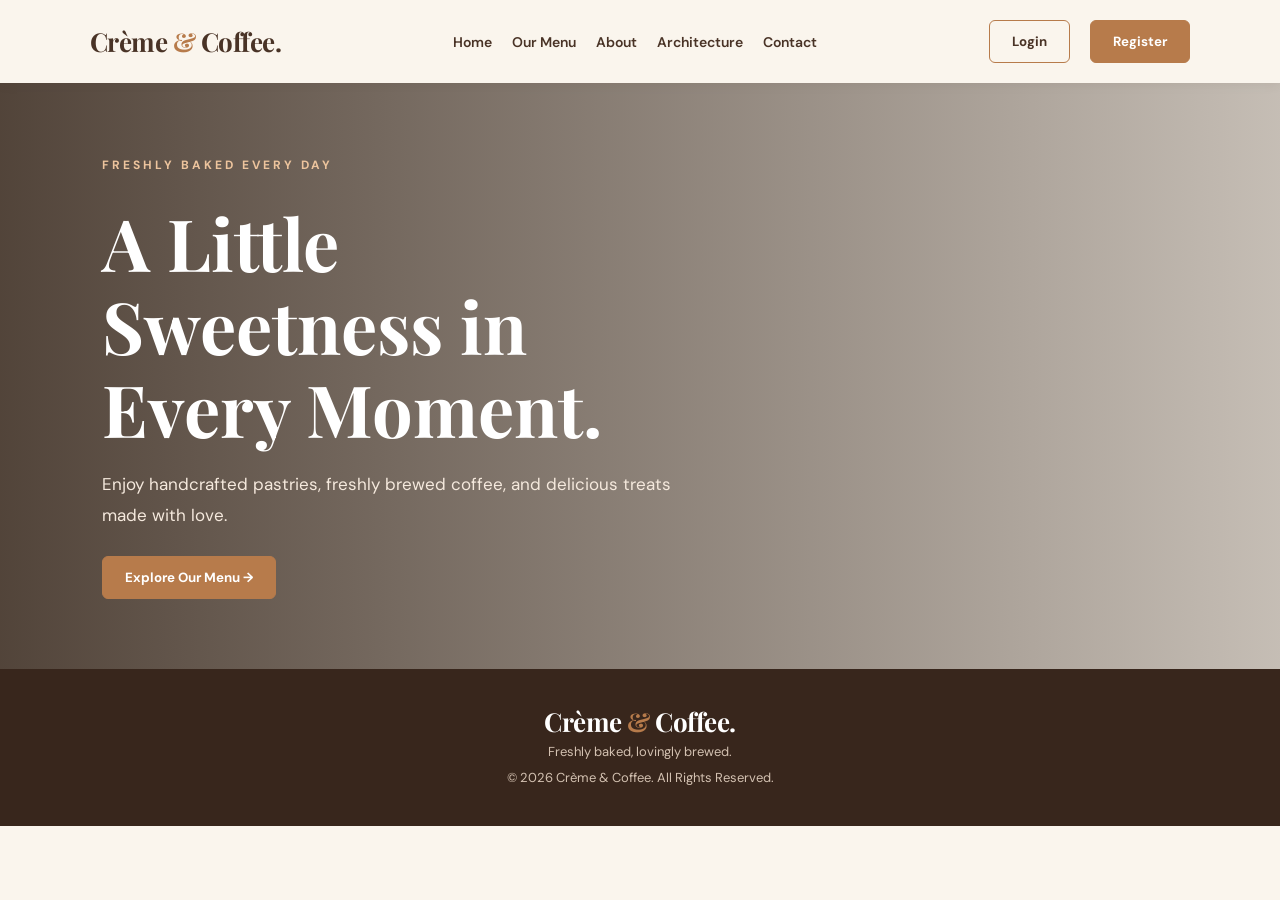
==== index.html @ 1f139789 "Organize architecture, deploy-ready root structure, system architecture diagram, and project report" ====
<!DOCTYPE html>
<html lang="en">
<head>
    <meta charset="UTF-8">
    <meta name="viewport" content="width=device-width, initial-scale=1.0">
    <title>Crème & Coffee | Artisan Bakery</title>
    <link rel="stylesheet" href="css/style.css">
    <link href="https://fonts.googleapis.com/css2?family=DM+Sans:wght@400;500;600;700&family=Playfair+Display:wght@500;600;700&display=swap" rel="stylesheet">
</head>
<body>

<header>
    <a class="logo" href="#" onclick="showPage('home')">
        Crème <span>&</span> Coffee.
    </a>

    <nav>
        <a href="#" onclick="showPage('home')">Home</a>
        <a href="#" onclick="showPage('menu')">Our Menu</a>
        <a href="#" onclick="showPage('about')">About</a>
        <a href="#" onclick="showPage('architecture')">Architecture</a>
        <a href="#" onclick="showPage('contact')">Contact</a>
    </nav>

    <div class="header-actions" id="headerActions">
        <button class="outline-btn" onclick="showPage('login')">Login</button>
        <button class="main-btn" onclick="showPage('register')">Register</button>
    </div>
</header>

<main>

<!-- HOME -->
<section id="home" class="page hero">
    <div class="hero-content">
        <span class="eyebrow">FRESHLY BAKED EVERY DAY</span>
        <h1>A Little Sweetness in Every Moment.</h1>
        <p>
            Enjoy handcrafted pastries, freshly brewed coffee,
            and delicious treats made with love.
        </p>
        <button class="main-btn" onclick="showPage('menu')">
            Explore Our Menu →
        </button>
    </div>
</section>

<!-- MENU -->
<section id="menu" class="page hidden">
    <div class="section-title">
        <span>OUR SPECIALTIES</span>
        <h2>Fresh from Our Kitchen</h2>
        <p>Handcrafted pastries, artisan coffees, and delectable cakes baked fresh daily.</p>
    </div>

    <!-- ARRANGED MENU CONTROLS: SEARCH, CATEGORY TABS & SORTING -->
    <div class="menu-controls">
        <div class="search-box">
            <input type="search" id="searchProduct"
                placeholder="Search coffee, pastries, cakes..."
                oninput="handleSearch()">
        </div>

        <div class="filter-sort-bar">
            <!-- Dynamic Category Filter Tabs -->
            <div class="category-tabs" id="categoryTabs">
                <button class="category-btn active" onclick="filterCategory('all')">All Items</button>
            </div>

            <!-- Sort Selection -->
            <div class="sort-box">
                <label for="sortProducts" class="sort-label">Sort by:</label>
                <select id="sortProducts" onchange="handleSort(this.value)">
                    <option value="featured">Featured / Category View</option>
                    <option value="price-asc">Price: Low to High</option>
                    <option value="price-desc">Price: High to Low</option>
                    <option value="name-asc">Name: A to Z</option>
                    <option value="name-desc">Name: Z to A</option>
                </select>
            </div>
        </div>
    </div>

    <!-- PRODUCT DISPLAY GRID / CATEGORY SECTIONS -->
    <div class="product-grid" id="productGrid"></div>
</section>

<!-- ABOUT -->
<section id="about" class="page hidden">
    <div class="section-title">
        <span>OUR STORY</span>
        <h2>Made with Love, Baked with Passion.</h2>
        <p>
            At Crème & Coffee, every cup of coffee and every pastry
            is prepared to make your day special.
        </p>
    </div>
</section>

<!-- CONTACT -->
<section id="contact" class="page hidden contact">
    <span class="eyebrow">COME SAY HELLO</span>
    <h2>Your Table is Waiting.</h2>
    <p>Location: Hilongos, Leyte, Philippines</p>
    <p>Email: hello@cremeandcoffee.com</p>
</section>

<!-- ARCHITECTURE -->
<section id="architecture" class="page hidden">
    <div class="section-title">
        <span>HOW IT WORKS</span>
        <h2>System Architecture</h2>
        <p>Every action passes through the application logic, which checks who you are before touching any data.</p>
    </div>
    <div id="archLayers" class="arch"></div>
    <h3 class="arch-heading">Roles</h3>
    <div id="archRoles" class="arch-roles"></div>
    <p id="archNote" class="arch-note"></p>
</section>

<!-- LOGIN -->
<section id="login" class="page hidden auth-section">
    <div class="auth-card">
        <h2>Welcome Back!</h2>
        <p>Login to your Crème & Coffee account.</p>

        <form id="loginForm">
            <label for="loginEmail">Email Address</label>
            <input type="email" id="loginEmail" required>

            <label for="loginPassword">Password</label>
            <input type="password" id="loginPassword" required>

            <button class="main-btn full-btn">Login</button>
        </form>

        <p>Don't have an account?
            <a href="#" onclick="showPage('register')">Register here</a>
        </p>
    </div>
</section>

<!-- REGISTRATION -->
<section id="register" class="page hidden auth-section">
    <div class="auth-card">
        <h2>Create Account</h2>
        <p>Join our coffee-loving community!</p>

        <form id="registerForm">
            <label for="regName">Full Name</label>
            <input type="text" id="regName" required>

            <label for="regEmail">Email Address</label>
            <input type="email" id="regEmail" required>

            <label for="regPassword">Password</label>
            <input type="password" id="regPassword" minlength="8" required>

            <label for="regConfirm">Confirm Password</label>
            <input type="password" id="regConfirm" minlength="8" required>

            <button class="main-btn full-btn">Create Account</button>
        </form>

        <p>Already have an account?
            <a href="#" onclick="showPage('login')">Login here</a>
        </p>
    </div>
</section>

<!-- USER DASHBOARD -->
<section id="userDashboard" class="page hidden dashboard">
    <div class="dashboard-heading">
        <div>
            <span class="eyebrow">CUSTOMER ACCOUNT</span>
            <h2>Welcome, <span id="userName"></span>!</h2>
        </div>
        <button class="outline-btn" onclick="logout()">Logout</button>
    </div>

    <div class="stats-grid">
        <div class="stat-card">
            <h3>My Cart</h3>
            <p id="cartCount">0</p>
        </div>
        <div class="stat-card">
            <h3>Account Status</h3>
            <p>Active</p>
        </div>
    </div>

    <h3>My Shopping Cart</h3>
    <div id="cartItems"></div>
    <h3 id="cartTotal">Total: ₱0.00</h3>
    <button class="main-btn" onclick="checkout()">Place Order</button>

    <h3 class="dashboard-subtitle">My Orders</h3>
    <div id="myOrders"></div>

    <h3 class="dashboard-subtitle">My Profile</h3>
    <p id="profileEmail"></p>
</section>

<!-- ADMIN DASHBOARD -->
<section id="adminDashboard" class="page hidden dashboard">
    <div class="dashboard-heading">
        <div>
            <span class="eyebrow">ADMINISTRATION</span>
            <h2>Admin Dashboard</h2>
        </div>
        <button class="outline-btn" onclick="logout()">Logout</button>
    </div>

    <div class="stats-grid">
        <div class="stat-card">
            <h3>Total Products</h3>
            <p id="totalProducts">0</p>
        </div>
        <div class="stat-card">
            <h3>Registered Users</h3>
            <p id="totalUsers">0</p>
        </div>
        <div class="stat-card">
            <h3>Total Orders</h3>
            <p id="totalOrders">0</p>
        </div>
    </div>

    <div class="admin-panel">
        <h3>Add New Product</h3>

        <form id="productForm">
            <input type="text" id="productName"
                placeholder="Product Name" required>

            <input type="text" id="productDescription"
                placeholder="Product Description" required>

            <input type="number" id="productPrice"
                placeholder="Price in PHP" min="1" step="0.01" required>

            <input type="url" id="productImage"
                placeholder="Image URL" required>

            <select id="productCategory" required>
                <option value="Pastries">Pastries</option>
                <option value="Coffee">Coffee</option>
                <option value="Cakes">Cakes</option>
            </select>

            <button class="main-btn">Add Product</button>
        </form>
    </div>

    <h3>Manage Products</h3>
    <div id="adminProductList"></div>

    <h3 class="dashboard-subtitle">Registered Customers</h3>
    <div id="adminUserList"></div>

    <h3 class="dashboard-subtitle">Customer Orders</h3>
    <div id="adminOrderList"></div>
</section>

</main>

<footer>
    <div class="logo">Crème <span>&</span> Coffee.</div>
    <p>Freshly baked, lovingly brewed.</p>
    <p>© 2026 Crème & Coffee. All Rights Reserved.</p>
</footer>

<script src="js/app.js"></script>
</body>
</html>
---- css/style.css ----
:root {
    --cream: #faf5ed;
    --brown: #493326;
    --caramel: #b77b4b;
    --caramel-dark: #875532;
    --light: #eee2d3;
    --light-border: #ddcbb8;
    --white: #ffffff;
    --muted: #766457;
    --shadow: 0 5px 20px rgba(73, 51, 38, 0.08);
}

* {
    margin: 0;
    padding: 0;
    box-sizing: border-box;
    scroll-behavior: smooth;
}

body {
    font-family: 'DM Sans', sans-serif;
    background: var(--cream);
    color: var(--brown);
}

/* =====================================
   HEADER & NAVIGATION
   ===================================== */
header {
    display: flex;
    align-items: center;
    justify-content: space-between;
    padding: 20px 7%;
    background: var(--cream);
    position: sticky;
    top: 0;
    z-index: 100;
    box-shadow: 0 2px 10px rgba(73, 51, 38, 0.08);
}

.logo {
    font: bold 26px 'Playfair Display', serif;
    color: var(--brown);
    text-decoration: none;
    letter-spacing: -0.5px;
}

.logo span {
    color: var(--caramel);
}

nav, .header-actions {
    display: flex;
    align-items: center;
    gap: 20px;
}

nav a {
    color: var(--brown);
    text-decoration: none;
    font-size: 14px;
    font-weight: 600;
    transition: color 0.2s ease;
}

nav a:hover {
    color: var(--caramel);
}

button {
    cursor: pointer;
    font-family: inherit;
    transition: all 0.2s ease;
}

.main-btn, .outline-btn {
    padding: 12px 22px;
    border-radius: 6px;
    font-weight: 700;
    border: 1px solid var(--caramel);
}

.main-btn {
    background: var(--caramel);
    color: white;
}

.main-btn:hover {
    background: var(--caramel-dark);
}

.outline-btn {
    background: transparent;
    color: var(--brown);
}

.outline-btn:hover {
    background: var(--light);
}

/* =====================================
   HERO SECTION
   ===================================== */
.hero {
    min-height: 580px;
    display: flex;
    align-items: center;
    padding: 70px 8%;
    color: white;
    background:
        linear-gradient(90deg, rgba(40, 24, 13, 0.8), rgba(40, 24, 13, 0.25)),
        url('https://images.unsplash.com/photo-1509440159596-0249088772ff?w=1800')
        center/cover no-repeat;
}

.hero-content {
    max-width: 570px;
}

.eyebrow {
    color: var(--caramel);
    letter-spacing: 3px;
    font-size: 12px;
    font-weight: bold;
    display: inline-block;
    margin-bottom: 8px;
}

.hero .eyebrow {
    color: #edc49d;
}

.hero h1 {
    font: 700 clamp(42px, 6vw, 72px) 'Playfair Display', serif;
    line-height: 1.15;
    margin: 20px 0;
}

.hero p {
    color: #f5e9dd;
    line-height: 1.8;
    margin-bottom: 25px;
    font-size: 17px;
}

section {
    padding: 75px 8%;
}

.hidden {
    display: none !important;
}

.section-title {
    text-align: center;
    margin-bottom: 35px;
}

.section-title h2 {
    font: 40px 'Playfair Display', serif;
    margin: 12px 0;
}

.section-title p {
    color: var(--muted);
    line-height: 1.8;
}

/* =====================================
   MENU CONTROLS (SEARCH, TABS, SORT)
   ===================================== */
.menu-controls {
    max-width: 1050px;
    margin: 0 auto 35px;
    display: flex;
    flex-direction: column;
    gap: 20px;
}

.search-box {
    width: 100%;
}

.search-box input {
    width: 100%;
    padding: 14px 20px;
    border-radius: 30px;
    border: 1px solid var(--light-border);
    background: var(--white);
    font-size: 15px;
    box-shadow: 0 2px 8px rgba(73, 51, 38, 0.04);
}

.filter-sort-bar {
    display: flex;
    justify-content: space-between;
    align-items: center;
    flex-wrap: wrap;
    gap: 15px;
}

.category-tabs {
    display: flex;
    flex-wrap: wrap;
    gap: 10px;
    align-items: center;
}

.category-btn {
    padding: 8px 18px;
    border-radius: 20px;
    border: 1px solid var(--light-border);
    background: var(--white);
    color: var(--brown);
    font-weight: 600;
    font-size: 14px;
    transition: all 0.2s ease;
}

.category-btn:hover {
    border-color: var(--caramel);
    color: var(--caramel);
}

.category-btn.active {
    background: var(--caramel);
    border-color: var(--caramel);
    color: var(--white);
    box-shadow: 0 3px 10px rgba(183, 123, 75, 0.25);
}

.sort-box {
    display: flex;
    align-items: center;
    gap: 10px;
}

.sort-label {
    font-size: 13px;
    font-weight: 600;
    color: var(--muted);
}

.sort-box select {
    padding: 8px 14px;
    border-radius: 20px;
    border: 1px solid var(--light-border);
    background: var(--white);
    font-size: 13px;
    font-weight: 600;
    color: var(--brown);
    width: auto;
    cursor: pointer;
}

/* =====================================
   PRODUCT GRID & ARRANGEMENT
   ===================================== */
.category-section {
    margin-bottom: 45px;
}

.category-section-header {
    display: flex;
    align-items: baseline;
    gap: 12px;
    margin-bottom: 20px;
    border-bottom: 2px solid var(--light);
    padding-bottom: 8px;
}

.category-section-title {
    font: 26px 'Playfair Display', serif;
    color: var(--brown);
}

.category-item-count {
    font-size: 13px;
    color: var(--muted);
    font-weight: 500;
}

.product-grid {
    display: grid;
    grid-template-columns: repeat(3, 1fr);
    gap: 25px;
}

.product-card {
    background: white;
    border-radius: 10px;
    overflow: hidden;
    box-shadow: var(--shadow);
    display: flex;
    flex-direction: column;
    position: relative;
    transition: transform 0.25s ease, box-shadow 0.25s ease;
}

.product-card:hover {
    transform: translateY(-4px);
    box-shadow: 0 10px 25px rgba(73, 51, 38, 0.12);
}

.product-image-container {
    position: relative;
    width: 100%;
    height: 230px;
    overflow: hidden;
}

.product-card img {
    width: 100%;
    height: 100%;
    object-fit: cover;
    transition: transform 0.3s ease;
}

.product-card:hover img {
    transform: scale(1.04);
}

.category-badge {
    position: absolute;
    top: 12px;
    left: 12px;
    background: rgba(250, 245, 237, 0.94);
    color: var(--brown);
    padding: 5px 12px;
    border-radius: 20px;
    font-size: 11px;
    font-weight: 700;
    letter-spacing: 0.5px;
    text-transform: uppercase;
    box-shadow: 0 2px 6px rgba(0, 0, 0, 0.15);
    backdrop-filter: blur(4px);
}

.product-info {
    padding: 22px;
    display: flex;
    flex-direction: column;
    flex: 1;
}

.product-info h3 {
    font: 22px 'Playfair Display', serif;
    color: var(--brown);
}

.product-info p {
    color: #85766b;
    font-size: 13px;
    margin: 12px 0;
    line-height: 1.6;
    flex: 1;
}

.product-footer {
    display: flex;
    align-items: center;
    justify-content: space-between;
    margin-top: 15px;
}

.price {
    color: var(--caramel);
    font-size: 20px;
    font-weight: bold;
}

.product-info .main-btn {
    display: block;
    width: 100%;
    margin-top: 15px;
}

.empty-state {
    text-align: center;
    padding: 50px 20px;
    color: var(--muted);
    font-size: 16px;
    grid-column: 1 / -1;
}

/* =====================================
   AUTH SECTIONS
   ===================================== */
.auth-section {
    min-height: 650px;
    display: flex;
    justify-content: center;
    align-items: center;
}

.auth-card {
    background: white;
    padding: 40px;
    border-radius: 10px;
    width: 100%;
    max-width: 430px;
    box-shadow: 0 8px 30px rgba(73, 51, 38, 0.1);
}

.auth-card h2 {
    font: 32px 'Playfair Display', serif;
    margin-bottom: 10px;
}

.auth-card p {
    color: var(--muted);
    margin: 12px 0;
}

.auth-card a {
    color: var(--caramel);
    font-weight: 600;
}

form {
    display: grid;
    gap: 12px;
    margin: 20px 0;
}

label {
    font-size: 13px;
    font-weight: bold;
}

input, select {
    padding: 13px;
    width: 100%;
    border: 1px solid var(--light-border);
    border-radius: 6px;
    background: white;
    font: inherit;
}

input:focus, select:focus {
    outline: 2px solid var(--caramel);
}

.full-btn {
    width: 100%;
}

/* =====================================
   DASHBOARDS
   ===================================== */
.dashboard {
    min-height: 600px;
}

.dashboard-heading {
    display: flex;
    justify-content: space-between;
    align-items: center;
    margin-bottom: 35px;
}

.dashboard-heading h2 {
    font: 36px 'Playfair Display', serif;
    margin-top: 10px;
}

.stats-grid {
    display: grid;
    grid-template-columns: repeat(3, 1fr);
    gap: 20px;
    margin-bottom: 40px;
}

.stat-card {
    background: white;
    padding: 25px;
    border-radius: 8px;
    border-left: 4px solid var(--caramel);
    box-shadow: var(--shadow);
}

.stat-card p {
    font: 28px 'Playfair Display', serif;
    margin-top: 10px;
}

.dashboard h3 {
    font: 23px 'Playfair Display', serif;
    margin: 25px 0 15px;
}

.dashboard-subtitle {
    margin-top: 45px !important;
}

.admin-panel {
    background: var(--light);
    padding: 25px;
    border-radius: 8px;
    margin-bottom: 35px;
}

.admin-panel form {
    grid-template-columns: repeat(2, 1fr);
}

.admin-panel button {
    grid-column: span 2;
}

.admin-row, .cart-row {
    background: white;
    padding: 15px;
    margin: 10px 0;
    border-radius: 6px;
    display: flex;
    justify-content: space-between;
    align-items: center;
    gap: 12px;
    box-shadow: 0 2px 8px rgba(73, 51, 38, 0.04);
}

.admin-row button, .cart-row button {
    padding: 8px 12px;
    border: none;
    border-radius: 4px;
    background: var(--caramel);
    color: white;
}

.admin-row button:hover, .cart-row button:hover {
    background: var(--caramel-dark);
}

/* =====================================
   CONTACT & FOOTER
   ===================================== */
.contact {
    text-align: center;
    background: var(--light);
}

.contact h2 {
    font: 38px 'Playfair Display', serif;
    margin: 15px;
}

.contact p {
    line-height: 2;
    color: var(--muted);
}

footer {
    text-align: center;
    padding: 35px;
    background: #38261c;
    color: white;
    line-height: 2;
}

footer .logo {
    color: white;
}

footer p {
    color: #d3c1b1;
    font-size: 13px;
}

/* =====================================
   ARCHITECTURE PAGE
   ===================================== */
.arch {
    max-width: 760px;
    margin: 0 auto;
}

.arch-layer {
    background: white;
    border-left: 4px solid var(--caramel);
    border-radius: 8px;
    padding: 20px 24px;
    box-shadow: var(--shadow);
}

.arch-layer h3 {
    font: 20px 'Playfair Display', serif;
    margin-bottom: 10px;
}

.arch-layer ul {
    margin-left: 20px;
    line-height: 1.8;
    color: var(--muted);
}

.arch-arrow {
    text-align: center;
    color: var(--caramel);
    font-size: 24px;
    line-height: 1.6;
}

.arch-heading {
    font: 26px 'Playfair Display', serif;
    text-align: center;
    margin: 45px 0 20px;
}

.arch-roles {
    display: grid;
    grid-template-columns: repeat(3, 1fr);
    gap: 20px;
    max-width: 900px;
    margin: 0 auto;
}

.arch-roles div {
    background: var(--light);
    border-radius: 8px;
    padding: 20px;
    line-height: 1.6;
}

.arch-roles strong {
    display: block;
    font: 20px 'Playfair Display', serif;
    margin-bottom: 6px;
}

.arch-note {
    max-width: 760px;
    margin: 35px auto 0;
    text-align: center;
    color: var(--muted);
    line-height: 1.7;
}

.admin-row select {
    width: auto;
}

/* =====================================
   RESPONSIVE DESIGN
   ===================================== */
@media(max-width: 950px) {
    .product-grid {
        grid-template-columns: repeat(2, 1fr);
    }
}

@media(max-width: 850px) {
    header {
        flex-wrap: wrap;
        gap: 15px;
    }

    nav {
        order: 3;
        width: 100%;
        justify-content: center;
        flex-wrap: wrap;
    }

    .arch-roles {
        grid-template-columns: 1fr;
    }
}

@media(max-width: 650px) {
    header {
        padding: 15px 5%;
    }

    nav {
        gap: 12px;
    }

    nav a {
        font-size: 12px;
    }

    .header-actions {
        gap: 7px;
    }

    .header-actions button {
        padding: 9px 12px;
    }

    .hero {
        min-height: 480px;
        padding: 50px 7%;
    }

    section {
        padding: 55px 6%;
    }

    .product-grid, .stats-grid {
        grid-template-columns: 1fr;
    }

    .filter-sort-bar {
        flex-direction: column;
        align-items: stretch;
    }

    .sort-box {
        justify-content: space-between;
    }

    .admin-panel form {
        grid-template-columns: 1fr;
    }

    .admin-panel button {
        grid-column: auto;
    }

    .dashboard-heading {
        align-items: flex-start;
        gap: 15px;
    }

    .auth-card {
        padding: 25px;
    }

    .admin-row {
        flex-wrap: wrap;
    }
}
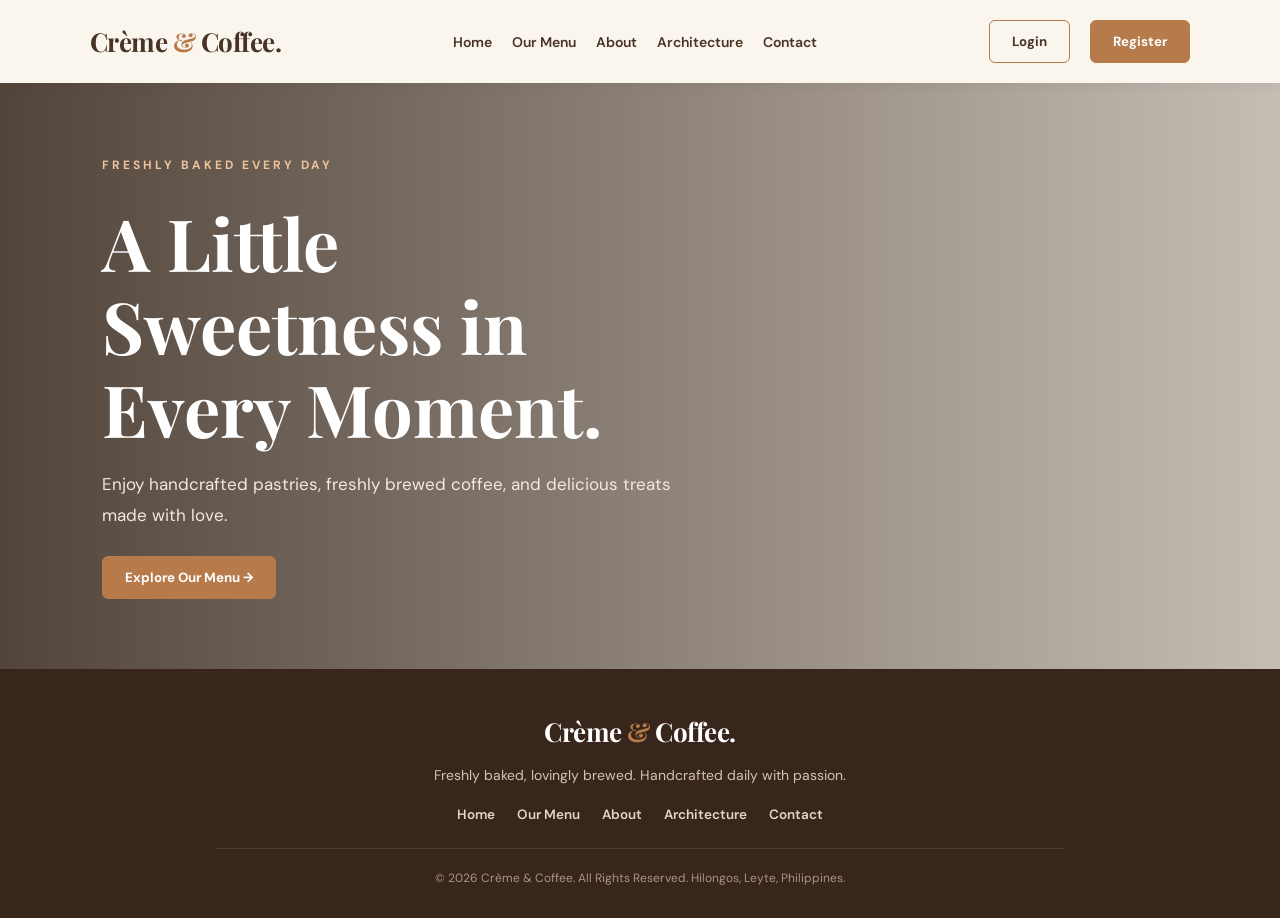
==== commit 53c0089d: "Fix sticky footer layout and update live Netlify deployment and repository URLs" ====
--- a/index.html
+++ b/index.html
@@ -265,9 +265,20 @@
 </main>
 
 <footer>
-    <div class="logo">Crème <span>&</span> Coffee.</div>
-    <p>Freshly baked, lovingly brewed.</p>
-    <p>© 2026 Crème & Coffee. All Rights Reserved.</p>
+    <div class="footer-content">
+        <a class="footer-logo" href="#" onclick="showPage('home')">
+            Crème <span>&</span> Coffee.
+        </a>
+        <p class="footer-tagline">Freshly baked, lovingly brewed. Handcrafted daily with passion.</p>
+        <nav class="footer-nav">
+            <a href="#" onclick="showPage('home')">Home</a>
+            <a href="#" onclick="showPage('menu')">Our Menu</a>
+            <a href="#" onclick="showPage('about')">About</a>
+            <a href="#" onclick="showPage('architecture')">Architecture</a>
+            <a href="#" onclick="showPage('contact')">Contact</a>
+        </nav>
+        <p class="footer-copy">© 2026 Crème & Coffee. All Rights Reserved. Hilongos, Leyte, Philippines.</p>
+    </div>
 </footer>
 
 <script src="js/app.js"></script>
--- a/css/style.css
+++ b/css/style.css
@@ -17,10 +17,32 @@
     scroll-behavior: smooth;
 }
 
+html {
+    height: 100%;
+}
+
 body {
     font-family: 'DM Sans', sans-serif;
     background: var(--cream);
     color: var(--brown);
+    min-height: 100vh;
+    display: flex;
+    flex-direction: column;
+}
+
+main {
+    flex: 1 0 auto;
+    display: flex;
+    flex-direction: column;
+}
+
+.page {
+    flex: 1;
+    display: block;
+}
+
+.page.hidden, .hidden {
+    display: none !important;
 }
 
 /* =====================================
@@ -551,20 +573,68 @@
 }
 
 footer {
+    margin-top: auto;
+    width: 100%;
     text-align: center;
-    padding: 35px;
+    padding: 45px 20px 30px;
     background: #38261c;
     color: white;
-    line-height: 2;
-}
-
-footer .logo {
+}
+
+.footer-content {
+    max-width: 850px;
+    margin: 0 auto;
+    display: flex;
+    flex-direction: column;
+    align-items: center;
+    gap: 15px;
+}
+
+.footer-logo {
+    font: bold 26px 'Playfair Display', serif;
     color: white;
-}
-
-footer p {
+    text-decoration: none;
+    letter-spacing: -0.5px;
+}
+
+.footer-logo span {
+    color: var(--caramel);
+}
+
+.footer-tagline {
     color: #d3c1b1;
-    font-size: 13px;
+    font-size: 14px;
+    max-width: 480px;
+    line-height: 1.6;
+}
+
+.footer-nav {
+    display: flex;
+    flex-wrap: wrap;
+    justify-content: center;
+    gap: 22px;
+    margin: 5px 0 10px;
+}
+
+.footer-nav a {
+    color: #e4d5c7;
+    text-decoration: none;
+    font-size: 13.5px;
+    font-weight: 600;
+    transition: color 0.2s ease;
+}
+
+.footer-nav a:hover {
+    color: var(--caramel);
+}
+
+.footer-copy {
+    color: #a89484;
+    font-size: 12px;
+    border-top: 1px solid rgba(255, 255, 255, 0.1);
+    padding-top: 20px;
+    width: 100%;
+    line-height: 1.6;
 }
 
 /* =====================================
